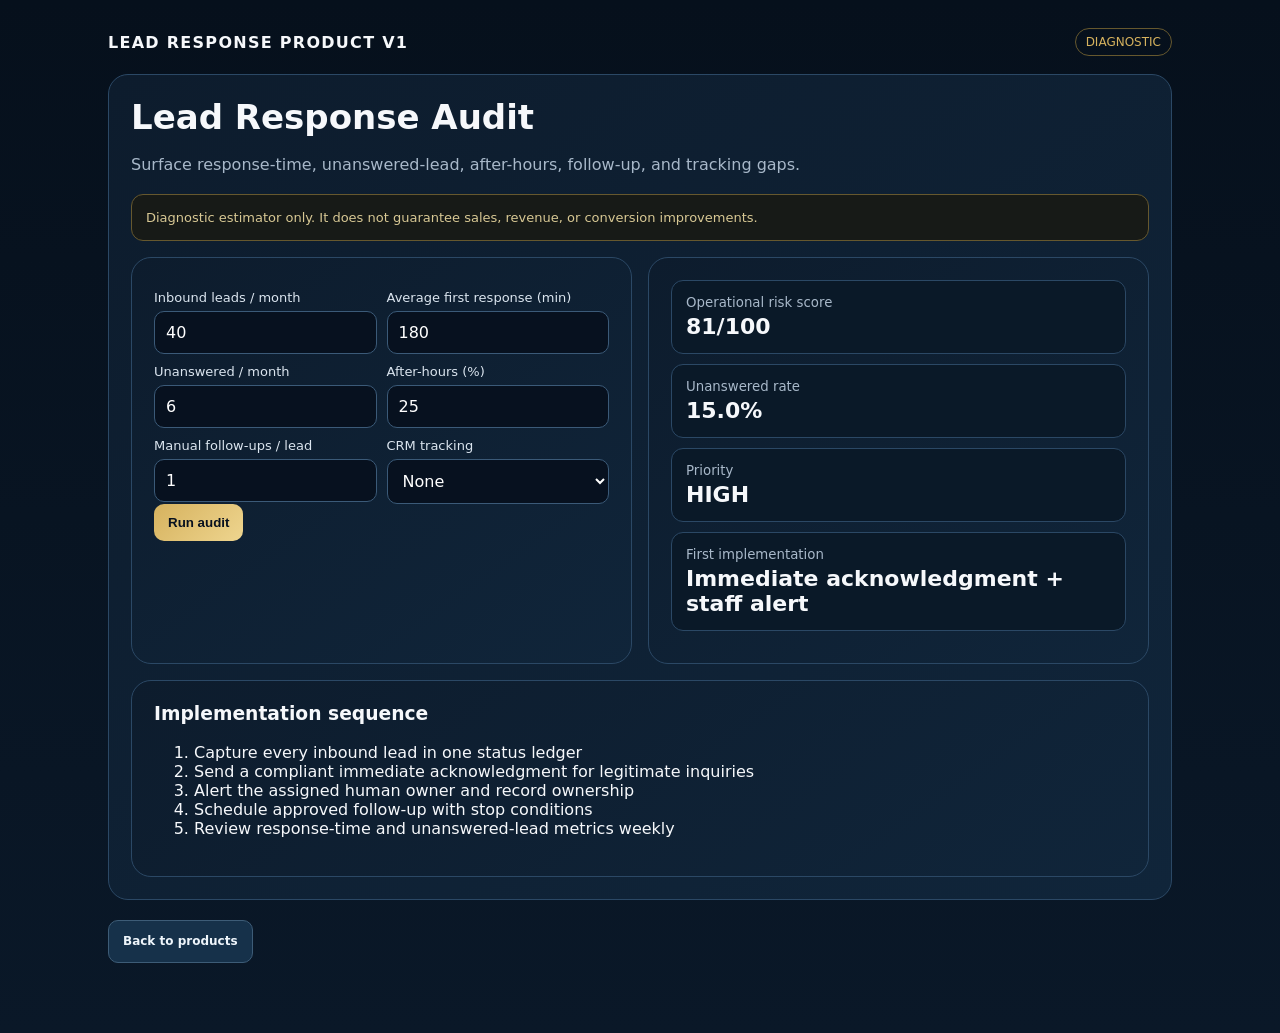
==== lead-response-audit/index.html @ 728ce7c6 "Publish OpenCK revenue product showcase V1" ====
<!doctype html><html><head><meta charset="utf-8"><meta name="viewport" content="width=device-width,initial-scale=1"><title>Lead Response Audit V1</title><link rel="stylesheet" href="../styles.css"><link rel="manifest" href="./manifest.webmanifest"><link rel="apple-touch-icon" href="./icon-180.png"><meta name="theme-color" content="#0d1c2d"><meta name="apple-mobile-web-app-capable" content="yes"><meta name="apple-mobile-web-app-title" content="Lead Audit"></head><body><div class="wrap"><div class="top"><div class="brand">LEAD RESPONSE PRODUCT V1</div><div class="pill">DIAGNOSTIC</div></div><section class="hero"><h1>Lead Response Audit</h1><p>Surface response-time, unanswered-lead, after-hours, follow-up, and tracking gaps.</p><div class="notice">Diagnostic estimator only. It does not guarantee sales, revenue, or conversion improvements.</div><div class="grid"><div class="card"><div class="row"><div><label>Inbound leads / month</label><input id="leads" type="number" value="40"></div><div><label>Average first response (min)</label><input id="minutes" type="number" value="180"></div></div><div class="row"><div><label>Unanswered / month</label><input id="missed" type="number" value="6"></div><div><label>After-hours (%)</label><input id="after" type="number" value="25"></div></div><div class="row"><div><label>Manual follow-ups / lead</label><input id="follows" type="number" value="1"></div><div><label>CRM tracking</label><select id="crm"><option value="0">None</option><option value="1">Partial</option><option value="2">Consistent</option></select></div></div><button onclick="audit()">Run audit</button></div><div class="card"><div class="metric"><small>Operational risk score</small><strong id="risk">—</strong></div><div class="metric"><small>Unanswered rate</small><strong id="missedRate">—</strong></div><div class="metric"><small>Priority</small><strong id="priority">—</strong></div><div class="metric"><small>First implementation</small><strong id="recommend">—</strong></div></div></div><div class="card" style="margin-top:16px"><h3>Implementation sequence</h3><ol id="plan"></ol></div></section><div class="footer"><a class="btn secondary" href="../">Back to products</a></div></div><script src="./app.js"></script><script>if('serviceWorker'in navigator)navigator.serviceWorker.register('./sw.js')</script></body></html>
---- styles.css ----
:root{--bg:#07111f;--panel:#0d1c2d;--line:#2b4865;--text:#f6f8fb;--muted:#a8b8c9;--gold:#d6b25e;--good:#72d7a0;--bad:#ff9b9b}*{box-sizing:border-box}body{margin:0;font-family:Inter,system-ui,-apple-system,Segoe UI,Roboto,Arial;background:linear-gradient(180deg,#06101c,#0a1828);color:var(--text)}.wrap{max-width:1100px;margin:auto;padding:28px 18px 70px}.top{display:flex;justify-content:space-between;gap:12px;align-items:center;margin-bottom:18px}.brand{font-weight:850;letter-spacing:.08em}.pill{font-size:12px;color:var(--gold);border:1px solid #66582e;padding:6px 10px;border-radius:999px}.hero,.card{background:linear-gradient(145deg,var(--panel),#10253a);border:1px solid var(--line);border-radius:20px;padding:22px}.grid{display:grid;grid-template-columns:1fr 1fr;gap:16px;margin-top:16px}h1{font-size:34px;margin:0 0 8px}h2,h3{margin-top:0}p{color:var(--muted);line-height:1.55}label{display:block;margin:10px 0 6px;color:#dbe5ef;font-size:13px}input,select,textarea{width:100%;padding:11px;border-radius:10px;border:1px solid #3b5a78;background:#07111f;color:white;font:inherit}textarea{min-height:90px}.row{display:grid;grid-template-columns:1fr 1fr;gap:10px}.actions{display:flex;flex-wrap:wrap;gap:8px;margin-top:14px}button,.btn{display:inline-block;border:0;border-radius:10px;background:linear-gradient(135deg,#d6b25e,#eed58f);color:#08111f;font-weight:800;padding:11px 14px;cursor:pointer;text-decoration:none}.secondary{background:#16314a!important;color:#eef5fb!important;border:1px solid #3d5c77!important}.metric{padding:14px;border:1px solid var(--line);background:#0a1928;border-radius:12px;margin-bottom:10px}.metric small{display:block;color:var(--muted);margin-bottom:4px}.metric strong{font-size:22px}.good{color:var(--good)}.bad{color:var(--bad)}.notice{padding:13px 14px;border:1px solid #66582e;border-radius:12px;background:#171a17;color:#d8c894;font-size:13px;line-height:1.5}table{width:100%;border-collapse:collapse;font-size:13px}th,td{text-align:left;padding:10px;border-bottom:1px solid #233b52;vertical-align:top}.footer{margin-top:20px;color:#879caf;font-size:12px;line-height:1.55}@media(max-width:780px){.grid,.row{grid-template-columns:1fr}.top{align-items:flex-start;flex-direction:column}h1{font-size:28px}}
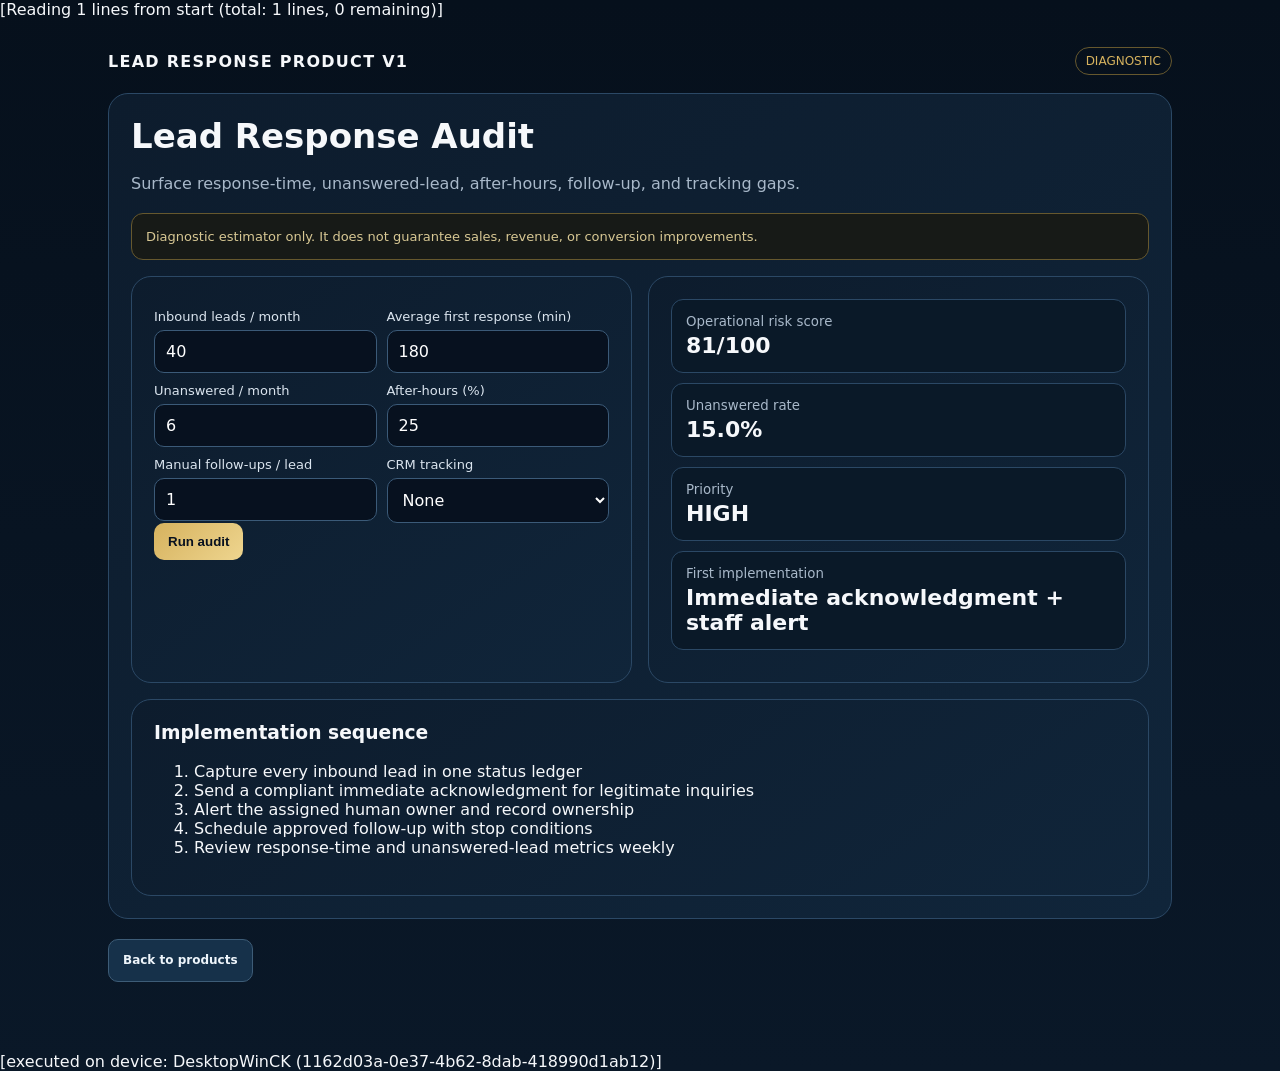
==== commit ae0541ba: "Harden PWA cache updates and browser security policy" ====
--- a/lead-response-audit/index.html
+++ b/lead-response-audit/index.html
@@ -1 +1,6 @@
-<!doctype html><html><head><meta charset="utf-8"><meta name="viewport" content="width=device-width,initial-scale=1"><title>Lead Response Audit V1</title><link rel="stylesheet" href="../styles.css"><link rel="manifest" href="./manifest.webmanifest"><link rel="apple-touch-icon" href="./icon-180.png"><meta name="theme-color" content="#0d1c2d"><meta name="apple-mobile-web-app-capable" content="yes"><meta name="apple-mobile-web-app-title" content="Lead Audit"></head><body><div class="wrap"><div class="top"><div class="brand">LEAD RESPONSE PRODUCT V1</div><div class="pill">DIAGNOSTIC</div></div><section class="hero"><h1>Lead Response Audit</h1><p>Surface response-time, unanswered-lead, after-hours, follow-up, and tracking gaps.</p><div class="notice">Diagnostic estimator only. It does not guarantee sales, revenue, or conversion improvements.</div><div class="grid"><div class="card"><div class="row"><div><label>Inbound leads / month</label><input id="leads" type="number" value="40"></div><div><label>Average first response (min)</label><input id="minutes" type="number" value="180"></div></div><div class="row"><div><label>Unanswered / month</label><input id="missed" type="number" value="6"></div><div><label>After-hours (%)</label><input id="after" type="number" value="25"></div></div><div class="row"><div><label>Manual follow-ups / lead</label><input id="follows" type="number" value="1"></div><div><label>CRM tracking</label><select id="crm"><option value="0">None</option><option value="1">Partial</option><option value="2">Consistent</option></select></div></div><button onclick="audit()">Run audit</button></div><div class="card"><div class="metric"><small>Operational risk score</small><strong id="risk">—</strong></div><div class="metric"><small>Unanswered rate</small><strong id="missedRate">—</strong></div><div class="metric"><small>Priority</small><strong id="priority">—</strong></div><div class="metric"><small>First implementation</small><strong id="recommend">—</strong></div></div></div><div class="card" style="margin-top:16px"><h3>Implementation sequence</h3><ol id="plan"></ol></div></section><div class="footer"><a class="btn secondary" href="../">Back to products</a></div></div><script src="./app.js"></script><script>if('serviceWorker'in navigator)navigator.serviceWorker.register('./sw.js')</script></body></html>+[Reading 1 lines from start (total: 1 lines, 0 remaining)]
+
+<!doctype html><html><head><meta charset="utf-8"><meta name="viewport" content="width=device-width,initial-scale=1"><meta http-equiv="Content-Security-Policy" content="default-src 'self'; img-src 'self' data:; style-src 'self' 'unsafe-inline'; script-src 'self'; connect-src 'self'; object-src 'none'; base-uri 'self'; form-action 'self'">
+<meta name="referrer" content="no-referrer"><title>Lead Response Audit V1</title><link rel="stylesheet" href="../styles.css"><link rel="manifest" href="./manifest.webmanifest"><link rel="apple-touch-icon" href="./icon-180.png"><meta name="theme-color" content="#0d1c2d"><meta name="apple-mobile-web-app-capable" content="yes"><meta name="apple-mobile-web-app-title" content="Lead Audit"></head><body><div class="wrap"><div class="top"><div class="brand">LEAD RESPONSE PRODUCT V1</div><div class="pill">DIAGNOSTIC</div></div><section class="hero"><h1>Lead Response Audit</h1><p>Surface response-time, unanswered-lead, after-hours, follow-up, and tracking gaps.</p><div class="notice">Diagnostic estimator only. It does not guarantee sales, revenue, or conversion improvements.</div><div class="grid"><div class="card"><div class="row"><div><label>Inbound leads / month</label><input id="leads" type="number" value="40"></div><div><label>Average first response (min)</label><input id="minutes" type="number" value="180"></div></div><div class="row"><div><label>Unanswered / month</label><input id="missed" type="number" value="6"></div><div><label>After-hours (%)</label><input id="after" type="number" value="25"></div></div><div class="row"><div><label>Manual follow-ups / lead</label><input id="follows" type="number" value="1"></div><div><label>CRM tracking</label><select id="crm"><option value="0">None</option><option value="1">Partial</option><option value="2">Consistent</option></select></div></div><button onclick="audit()">Run audit</button></div><div class="card"><div class="metric"><small>Operational risk score</small><strong id="risk">—</strong></div><div class="metric"><small>Unanswered rate</small><strong id="missedRate">—</strong></div><div class="metric"><small>Priority</small><strong id="priority">—</strong></div><div class="metric"><small>First implementation</small><strong id="recommend">—</strong></div></div></div><div class="card" style="margin-top:16px"><h3>Implementation sequence</h3><ol id="plan"></ol></div></section><div class="footer"><a class="btn secondary" href="../">Back to products</a></div></div><script src="./app.js"></script><script src="./pwa-register.js"></script></body></html>
+
+[executed on device: DesktopWinCK (1162d03a-0e37-4b62-8dab-418990d1ab12)]
